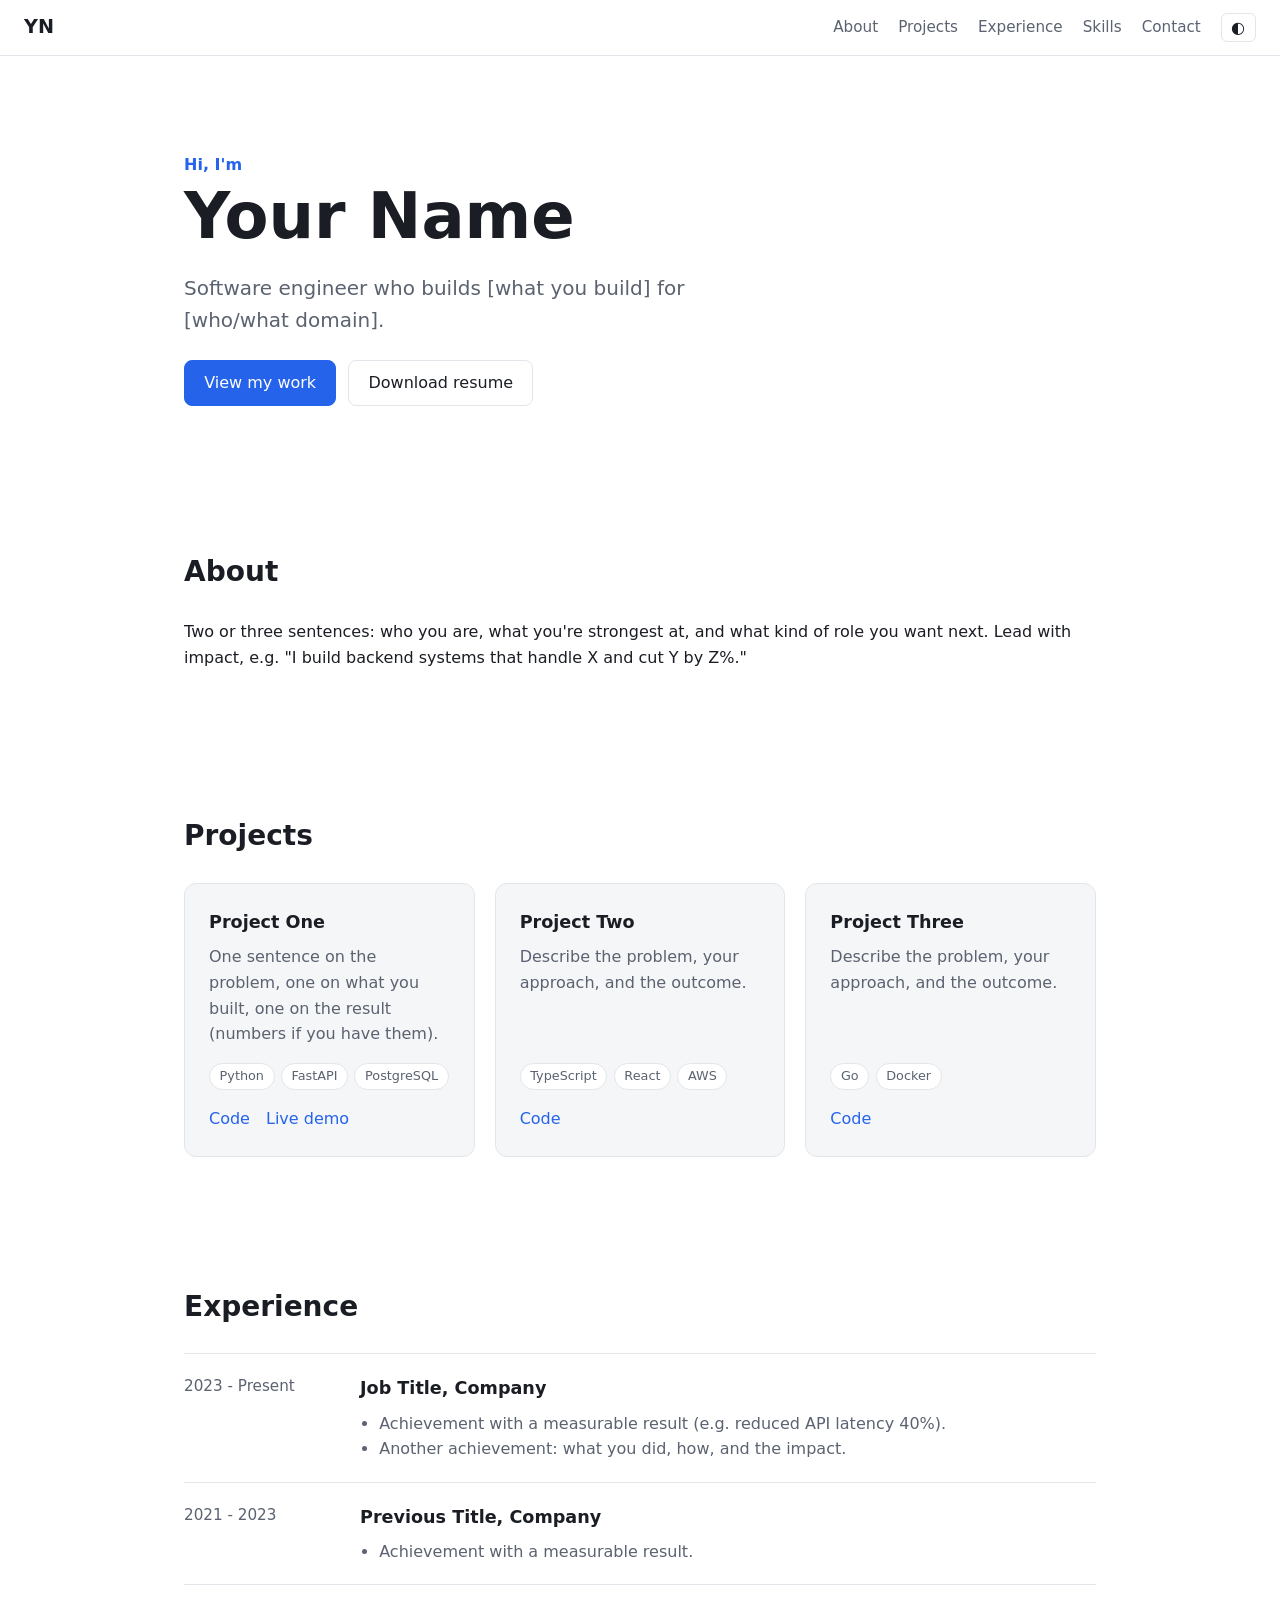
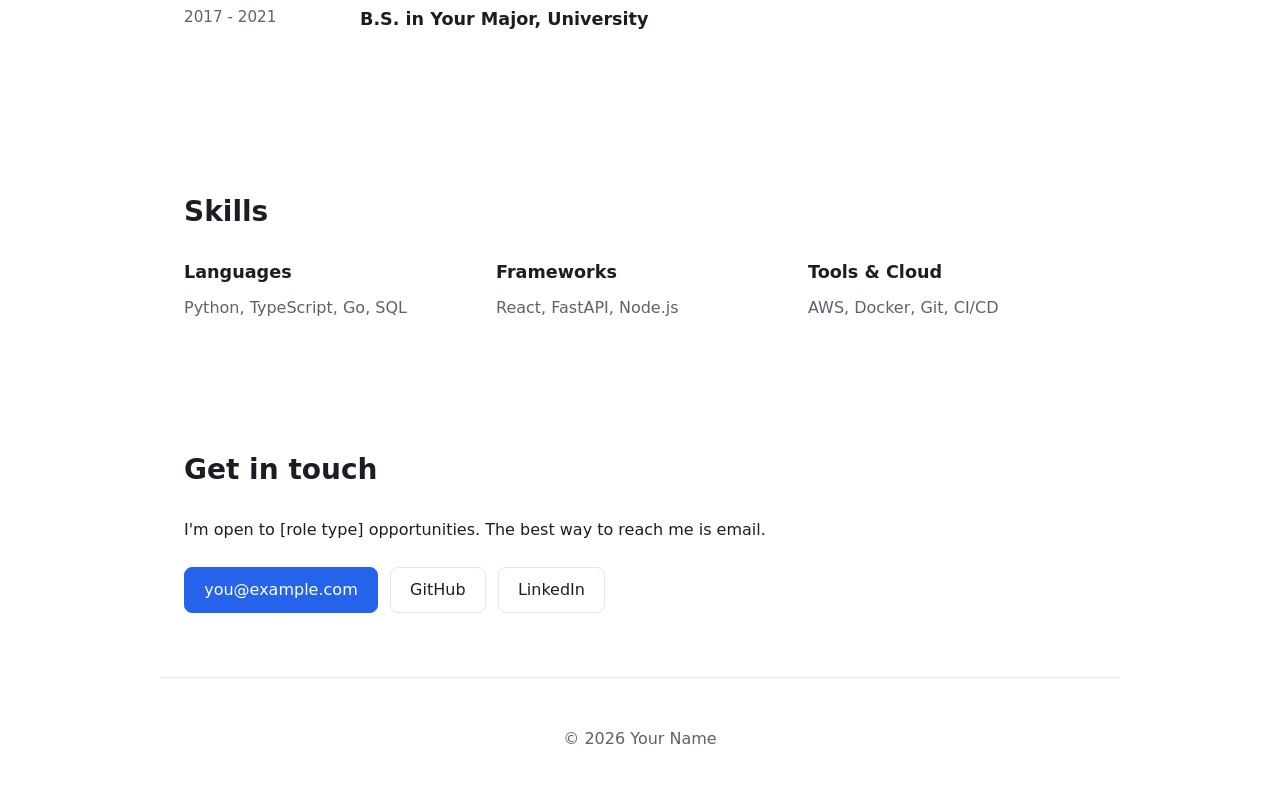
==== index.html @ 8c8206b6 "Add portfolio site template" ====
<!DOCTYPE html>
<html lang="en">
<head>
  <meta charset="UTF-8" />
  <meta name="viewport" content="width=device-width, initial-scale=1" />
  <title>Your Name | Software Engineer</title>
  <meta name="description" content="Portfolio of Your Name, software engineer. Projects, experience, and contact info." />
  <meta property="og:title" content="Your Name | Software Engineer" />
  <meta property="og:description" content="Projects, experience, and contact info." />
  <meta property="og:type" content="website" />
  <link rel="stylesheet" href="styles.css" />
  <script src="script.js" defer></script>
</head>
<body>
  <header class="site-header">
    <a class="logo" href="#top">YN</a>
    <button class="nav-toggle" aria-label="Toggle menu" aria-expanded="false">&#9776;</button>
    <nav id="nav">
      <a href="#about">About</a>
      <a href="#projects">Projects</a>
      <a href="#experience">Experience</a>
      <a href="#skills">Skills</a>
      <a href="#contact">Contact</a>
      <button id="theme-toggle" aria-label="Toggle dark mode">&#9680;</button>
    </nav>
  </header>

  <main id="top">
    <!-- HERO -->
    <section class="hero">
      <p class="eyebrow">Hi, I'm</p>
      <h1>Your Name</h1>
      <p class="tagline">Software engineer who builds [what you build] for [who/what domain].</p>
      <div class="cta">
        <a class="btn primary" href="#projects">View my work</a>
        <a class="btn" href="resume.pdf">Download resume</a>
      </div>
    </section>

    <!-- ABOUT -->
    <section id="about">
      <h2>About</h2>
      <p>
        Two or three sentences: who you are, what you're strongest at, and what kind of role you want next.
        Lead with impact, e.g. "I build backend systems that handle X and cut Y by Z%."
      </p>
    </section>

    <!-- PROJECTS -->
    <section id="projects">
      <h2>Projects</h2>
      <div class="grid">
        <article class="card">
          <h3>Project One</h3>
          <p>One sentence on the problem, one on what you built, one on the result (numbers if you have them).</p>
          <ul class="tags"><li>Python</li><li>FastAPI</li><li>PostgreSQL</li></ul>
          <div class="links">
            <a href="https://github.com/your-username/project-one">Code</a>
            <a href="https://example.com">Live demo</a>
          </div>
        </article>

        <article class="card">
          <h3>Project Two</h3>
          <p>Describe the problem, your approach, and the outcome.</p>
          <ul class="tags"><li>TypeScript</li><li>React</li><li>AWS</li></ul>
          <div class="links">
            <a href="https://github.com/your-username/project-two">Code</a>
          </div>
        </article>

        <article class="card">
          <h3>Project Three</h3>
          <p>Describe the problem, your approach, and the outcome.</p>
          <ul class="tags"><li>Go</li><li>Docker</li></ul>
          <div class="links">
            <a href="https://github.com/your-username/project-three">Code</a>
          </div>
        </article>
      </div>
    </section>

    <!-- EXPERIENCE -->
    <section id="experience">
      <h2>Experience</h2>
      <div class="timeline">
        <div class="entry">
          <div class="when">2023 - Present</div>
          <div>
            <h3>Job Title, Company</h3>
            <ul>
              <li>Achievement with a measurable result (e.g. reduced API latency 40%).</li>
              <li>Another achievement: what you did, how, and the impact.</li>
            </ul>
          </div>
        </div>
        <div class="entry">
          <div class="when">2021 - 2023</div>
          <div>
            <h3>Previous Title, Company</h3>
            <ul>
              <li>Achievement with a measurable result.</li>
            </ul>
          </div>
        </div>
        <div class="entry">
          <div class="when">2017 - 2021</div>
          <div>
            <h3>B.S. in Your Major, University</h3>
          </div>
        </div>
      </div>
    </section>

    <!-- SKILLS -->
    <section id="skills">
      <h2>Skills</h2>
      <div class="skills">
        <div><h3>Languages</h3><p>Python, TypeScript, Go, SQL</p></div>
        <div><h3>Frameworks</h3><p>React, FastAPI, Node.js</p></div>
        <div><h3>Tools &amp; Cloud</h3><p>AWS, Docker, Git, CI/CD</p></div>
      </div>
    </section>

    <!-- CONTACT -->
    <section id="contact">
      <h2>Get in touch</h2>
      <p>I'm open to [role type] opportunities. The best way to reach me is email.</p>
      <div class="cta">
        <a class="btn primary" href="mailto:you@example.com">you@example.com</a>
        <a class="btn" href="https://github.com/your-username">GitHub</a>
        <a class="btn" href="https://linkedin.com/in/your-username">LinkedIn</a>
      </div>
    </section>
  </main>

  <footer>
    <p>&copy; <span id="year"></span> Your Name</p>
  </footer>
</body>
</html>
---- styles.css ----
:root {
  --bg: #ffffff;
  --surface: #f5f6f8;
  --text: #1a1d23;
  --muted: #5b6270;
  --accent: #2563eb;
  --border: #e2e5ea;
  --max: 960px;
}

[data-theme="dark"] {
  --bg: #0f1115;
  --surface: #181b21;
  --text: #e8eaee;
  --muted: #9aa1ae;
  --accent: #6ea0ff;
  --border: #2a2f38;
}

* { box-sizing: border-box; }
html { scroll-behavior: smooth; scroll-padding-top: 72px; }

body {
  margin: 0;
  font-family: system-ui, -apple-system, "Segoe UI", Roboto, sans-serif;
  line-height: 1.6;
  color: var(--text);
  background: var(--bg);
}

a { color: var(--accent); text-decoration: none; }
a:hover { text-decoration: underline; }
a:focus-visible, button:focus-visible { outline: 2px solid var(--accent); outline-offset: 2px; }

section, .hero, footer { max-width: var(--max); margin: 0 auto; padding: 4rem 1.5rem; }
h2 { font-size: 1.75rem; margin: 0 0 1.5rem; }
h3 { margin: 0 0 .5rem; font-size: 1.1rem; }

/* Header */
.site-header {
  position: sticky; top: 0; z-index: 10;
  display: flex; align-items: center; justify-content: space-between;
  padding: .75rem 1.5rem;
  background: var(--bg); border-bottom: 1px solid var(--border);
}
.logo { font-weight: 700; font-size: 1.2rem; color: var(--text); }
nav { display: flex; align-items: center; gap: 1.25rem; }
nav a { color: var(--muted); font-size: .95rem; }
nav a:hover { color: var(--text); text-decoration: none; }
#theme-toggle, .nav-toggle {
  background: none; border: 1px solid var(--border); color: var(--text);
  border-radius: 6px; padding: .25rem .6rem; cursor: pointer; font-size: 1rem;
}
.nav-toggle { display: none; }

/* Hero */
.hero { padding-top: 6rem; padding-bottom: 5rem; }
.eyebrow { color: var(--accent); font-weight: 600; margin: 0; }
.hero h1 { font-size: clamp(2.5rem, 7vw, 4rem); margin: .25rem 0 1rem; line-height: 1.1; }
.tagline { font-size: 1.25rem; color: var(--muted); max-width: 36rem; }

/* Buttons */
.cta { display: flex; flex-wrap: wrap; gap: .75rem; margin-top: 1.5rem; }
.btn {
  display: inline-block; padding: .6rem 1.2rem; border-radius: 8px;
  border: 1px solid var(--border); color: var(--text); font-weight: 500;
}
.btn:hover { text-decoration: none; border-color: var(--accent); }
.btn.primary { background: var(--accent); border-color: var(--accent); color: #fff; }
[data-theme="dark"] .btn.primary { color: #0f1115; }

/* Projects */
.grid { display: grid; grid-template-columns: repeat(auto-fill, minmax(280px, 1fr)); gap: 1.25rem; }
.card {
  background: var(--surface); border: 1px solid var(--border); border-radius: 12px;
  padding: 1.5rem; display: flex; flex-direction: column;
  transition: transform .15s, border-color .15s;
}
.card:hover { transform: translateY(-3px); border-color: var(--accent); }
.card p { color: var(--muted); margin: 0 0 1rem; flex: 1; }
.tags { list-style: none; padding: 0; margin: 0 0 1rem; display: flex; flex-wrap: wrap; gap: .4rem; }
.tags li { font-size: .8rem; padding: .15rem .6rem; border-radius: 999px; background: var(--bg); border: 1px solid var(--border); color: var(--muted); }
.links { display: flex; gap: 1rem; font-weight: 500; }

/* Experience */
.entry { display: grid; grid-template-columns: 10rem 1fr; gap: 1rem; padding: 1.25rem 0; border-top: 1px solid var(--border); }
.when { color: var(--muted); font-size: .95rem; }
.entry ul { margin: 0; padding-left: 1.2rem; color: var(--muted); }

/* Skills */
.skills { display: grid; grid-template-columns: repeat(auto-fit, minmax(220px, 1fr)); gap: 1.5rem; }
.skills p { margin: 0; color: var(--muted); }

footer { text-align: center; color: var(--muted); border-top: 1px solid var(--border); padding-top: 2rem; padding-bottom: 2rem; }

/* Mobile */
@media (max-width: 640px) {
  .nav-toggle { display: block; }
  nav {
    display: none; position: absolute; top: 100%; left: 0; right: 0;
    flex-direction: column; align-items: flex-start; gap: 1rem;
    padding: 1rem 1.5rem; background: var(--bg); border-bottom: 1px solid var(--border);
  }
  nav.open { display: flex; }
  .entry { grid-template-columns: 1fr; gap: .25rem; }
}

@media (prefers-reduced-motion: reduce) {
  html { scroll-behavior: auto; }
  .card { transition: none; }
}
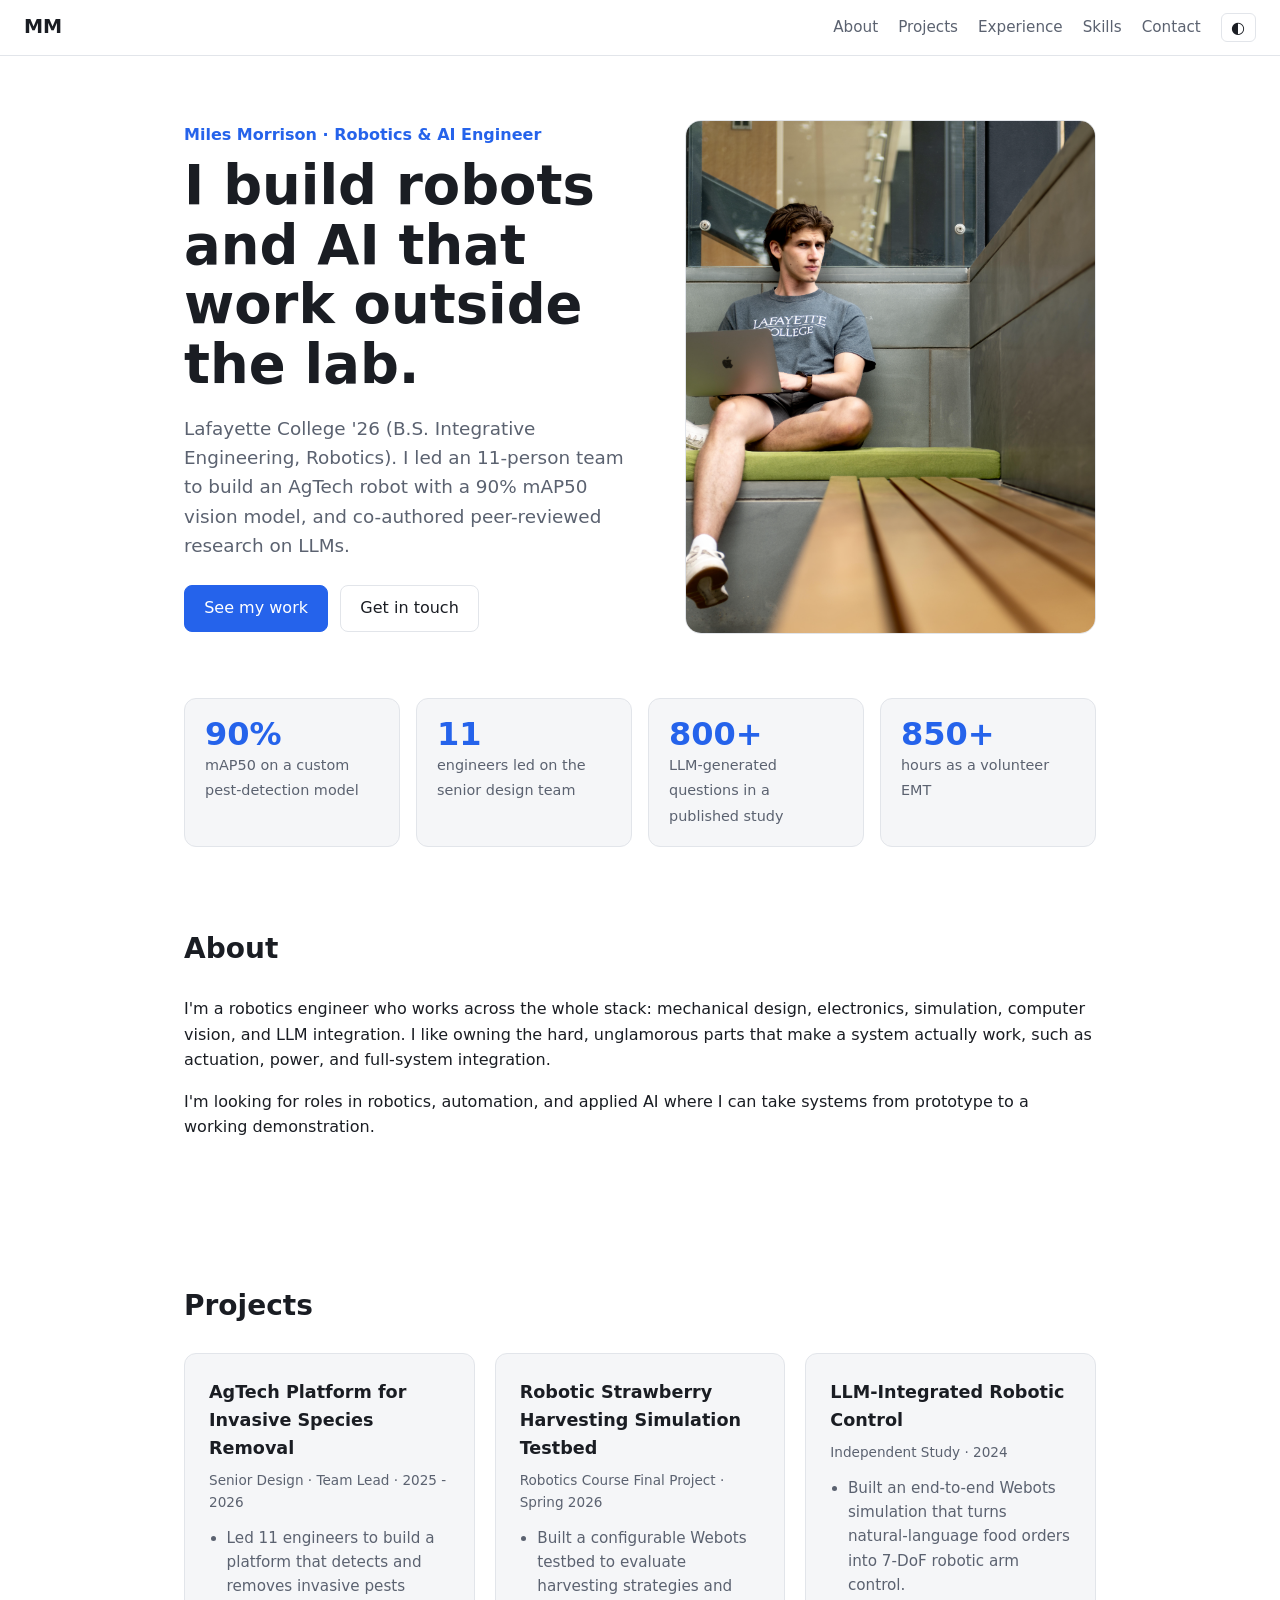
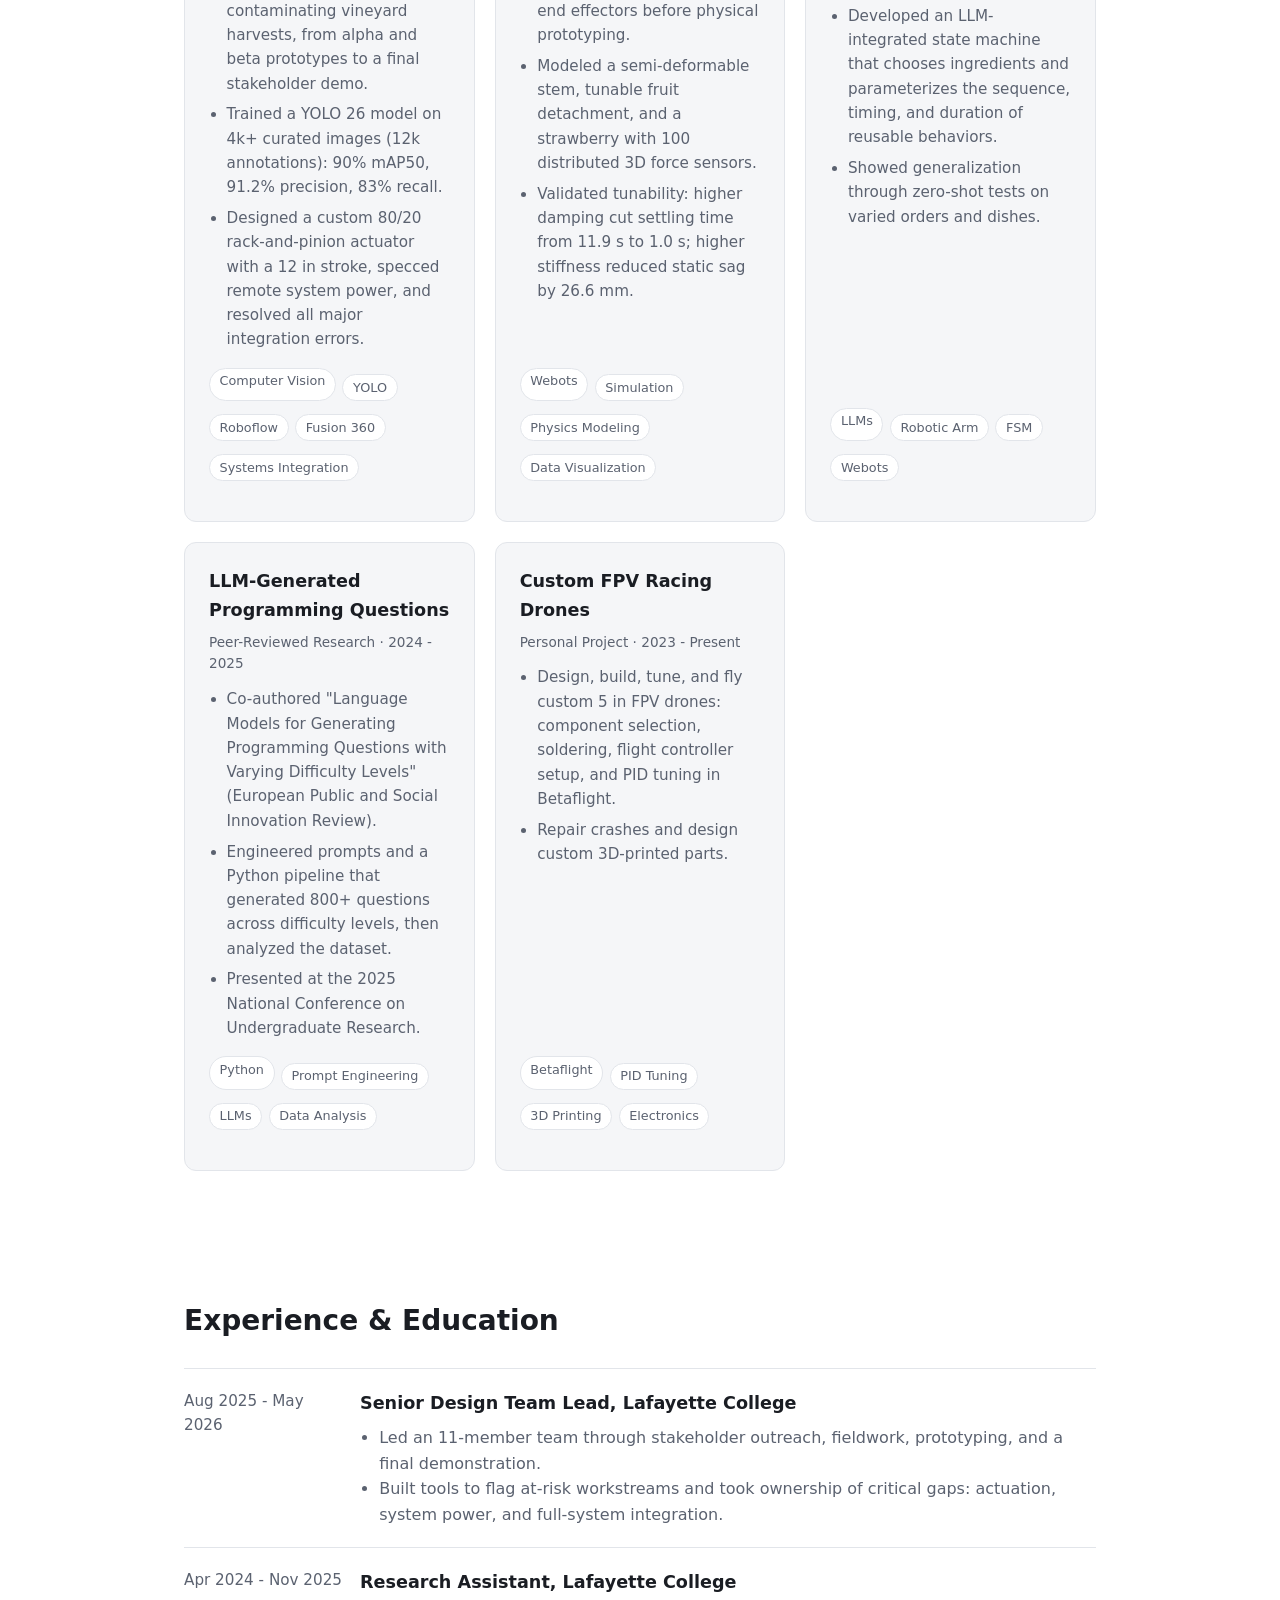
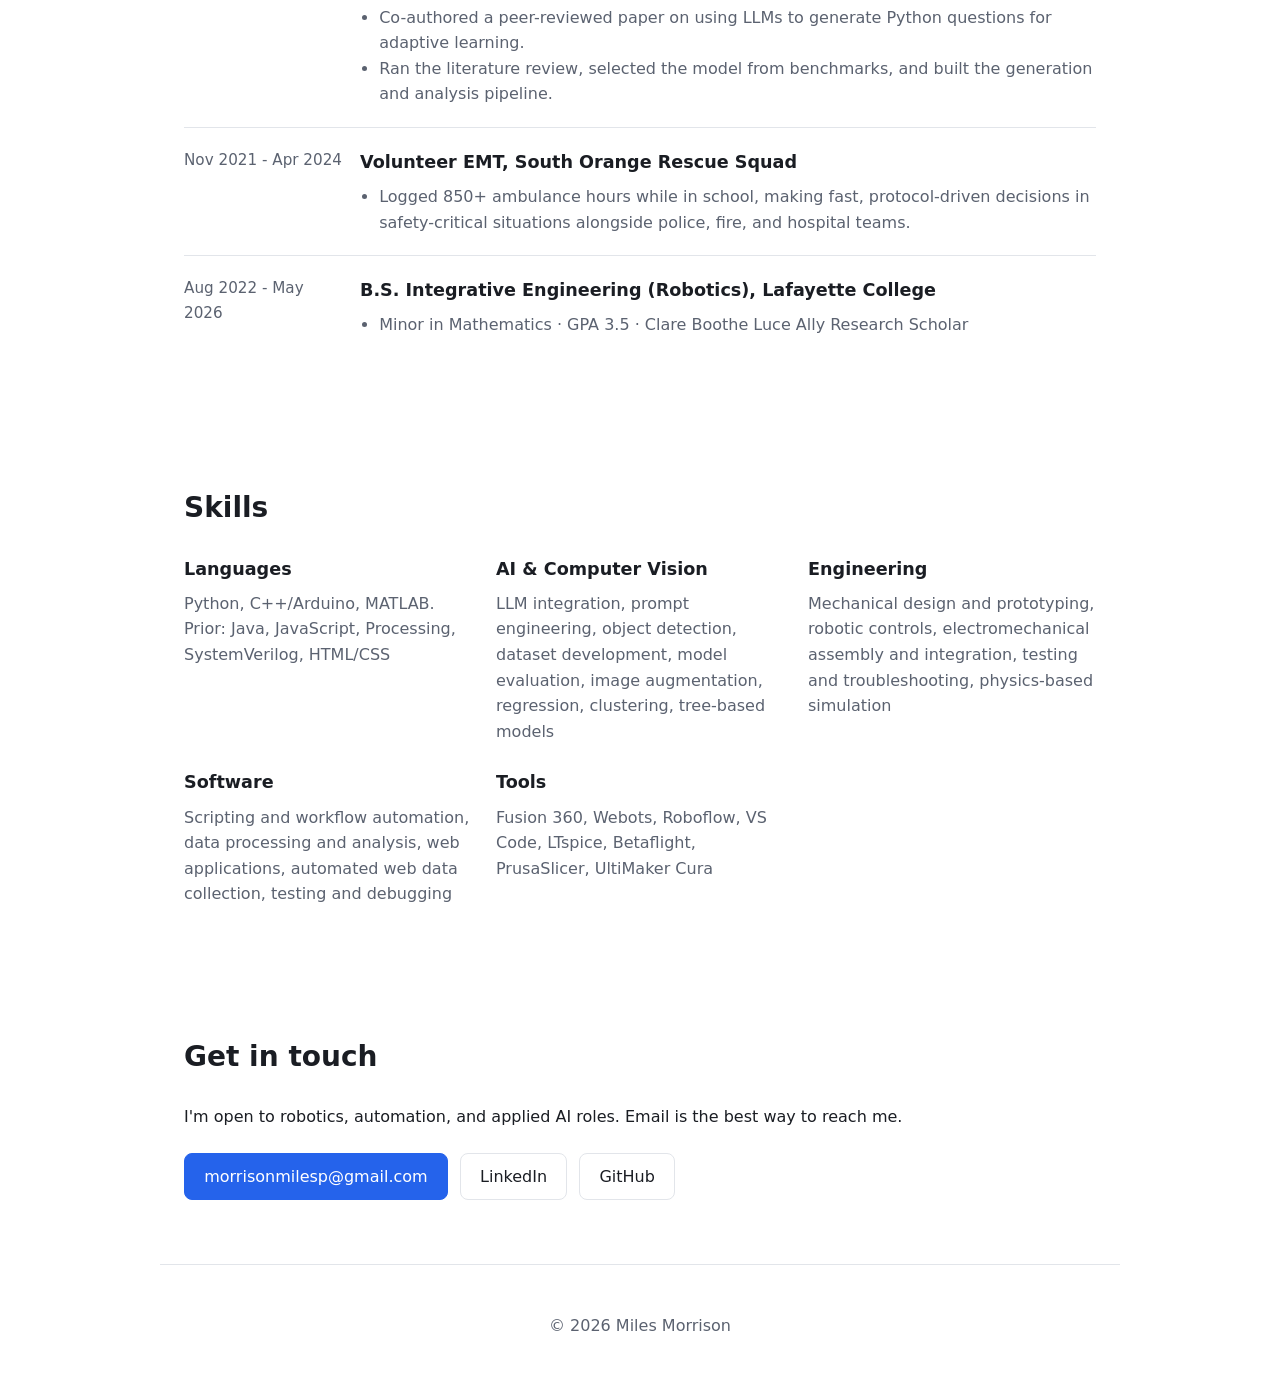
==== commit 63400f90: "Auto-update 2026-10-28 12:23" ====
--- a/index.html
+++ b/index.html
@@ -3,17 +3,18 @@
 <head>
   <meta charset="UTF-8" />
   <meta name="viewport" content="width=device-width, initial-scale=1" />
-  <title>Your Name | Software Engineer</title>
-  <meta name="description" content="Portfolio of Your Name, software engineer. Projects, experience, and contact info." />
-  <meta property="og:title" content="Your Name | Software Engineer" />
-  <meta property="og:description" content="Projects, experience, and contact info." />
+  <title>Miles Morrison | Robotics &amp; AI Engineer</title>
+  <meta name="description" content="Miles Morrison, robotics and AI engineer (Lafayette College '26). Computer vision, LLM-integrated robotics, and full-system integration. Led an 11-person team to build an AgTech robot." />
+  <meta property="og:title" content="Miles Morrison | Robotics &amp; AI Engineer" />
+  <meta property="og:description" content="I build robots and AI systems that work outside the lab. Computer vision, LLM-integrated control, and full-system integration." />
   <meta property="og:type" content="website" />
+  <meta property="og:image" content="assets/miles.png" />
   <link rel="stylesheet" href="styles.css" />
   <script src="script.js" defer></script>
 </head>
 <body>
   <header class="site-header">
-    <a class="logo" href="#top">YN</a>
+    <a class="logo" href="#top">MM</a>
     <button class="nav-toggle" aria-label="Toggle menu" aria-expanded="false">&#9776;</button>
     <nav id="nav">
       <a href="#about">About</a>
@@ -28,21 +29,42 @@
   <main id="top">
     <!-- HERO -->
     <section class="hero">
-      <p class="eyebrow">Hi, I'm</p>
-      <h1>Your Name</h1>
-      <p class="tagline">Software engineer who builds [what you build] for [who/what domain].</p>
-      <div class="cta">
-        <a class="btn primary" href="#projects">View my work</a>
-        <a class="btn" href="resume.pdf">Download resume</a>
-      </div>
+      <div class="hero-text">
+        <p class="eyebrow">Miles Morrison &middot; Robotics &amp; AI Engineer</p>
+        <h1>I build robots and AI that work outside the lab.</h1>
+        <p class="tagline">
+          Lafayette College '26 (B.S. Integrative Engineering, Robotics). I led an 11-person team
+          to build an AgTech robot with a 90% mAP50 vision model, and co-authored peer-reviewed
+          research on LLMs.
+        </p>
+        <div class="cta">
+          <a class="btn primary" href="#projects">See my work</a>
+          <a class="btn" href="#contact">Get in touch</a>
+        </div>
+      </div>
+      <img class="hero-photo" src="assets/miles.png" alt="Miles Morrison working on a laptop at Lafayette College" />
+    </section>
+
+    <!-- HIGHLIGHTS -->
+    <section class="stats" aria-label="Highlights">
+      <div><strong>90%</strong><span>mAP50 on a custom pest-detection model</span></div>
+      <div><strong>11</strong><span>engineers led on the senior design team</span></div>
+      <div><strong>800+</strong><span>LLM-generated questions in a published study</span></div>
+      <div><strong>850+</strong><span>hours as a volunteer EMT</span></div>
     </section>
 
     <!-- ABOUT -->
     <section id="about">
       <h2>About</h2>
       <p>
-        Two or three sentences: who you are, what you're strongest at, and what kind of role you want next.
-        Lead with impact, e.g. "I build backend systems that handle X and cut Y by Z%."
+        I'm a robotics engineer who works across the whole stack: mechanical design, electronics,
+        simulation, computer vision, and LLM integration. I like owning the hard, unglamorous
+        parts that make a system actually work, such as actuation, power, and full-system
+        integration.
+      </p>
+      <p>
+        I'm looking for roles in robotics, automation, and applied AI where I can take
+        systems from prototype to a working demonstration.
       </p>
     </section>
 
@@ -51,62 +73,101 @@
       <h2>Projects</h2>
       <div class="grid">
         <article class="card">
-          <h3>Project One</h3>
-          <p>One sentence on the problem, one on what you built, one on the result (numbers if you have them).</p>
-          <ul class="tags"><li>Python</li><li>FastAPI</li><li>PostgreSQL</li></ul>
-          <div class="links">
-            <a href="https://github.com/your-username/project-one">Code</a>
-            <a href="https://example.com">Live demo</a>
-          </div>
-        </article>
-
-        <article class="card">
-          <h3>Project Two</h3>
-          <p>Describe the problem, your approach, and the outcome.</p>
-          <ul class="tags"><li>TypeScript</li><li>React</li><li>AWS</li></ul>
-          <div class="links">
-            <a href="https://github.com/your-username/project-two">Code</a>
-          </div>
-        </article>
-
-        <article class="card">
-          <h3>Project Three</h3>
-          <p>Describe the problem, your approach, and the outcome.</p>
-          <ul class="tags"><li>Go</li><li>Docker</li></ul>
-          <div class="links">
-            <a href="https://github.com/your-username/project-three">Code</a>
-          </div>
+          <h3>AgTech Platform for Invasive Species Removal</h3>
+          <p class="meta">Senior Design &middot; Team Lead &middot; 2025 - 2026</p>
+          <ul>
+            <li>Led 11 engineers to build a platform that detects and removes invasive pests contaminating vineyard harvests, from alpha and beta prototypes to a final stakeholder demo.</li>
+            <li>Trained a YOLO 26 model on 4k+ curated images (12k annotations): 90% mAP50, 91.2% precision, 83% recall.</li>
+            <li>Designed a custom 80/20 rack-and-pinion actuator with a 12 in stroke, specced remote system power, and resolved all major integration errors.</li>
+          </ul>
+          <ul class="tags"><li>Computer Vision</li><li>YOLO</li><li>Roboflow</li><li>Fusion 360</li><li>Systems Integration</li></ul>
+        </article>
+
+        <article class="card">
+          <h3>Robotic Strawberry Harvesting Simulation Testbed</h3>
+          <p class="meta">Robotics Course Final Project &middot; Spring 2026</p>
+          <ul>
+            <li>Built a configurable Webots testbed to evaluate harvesting strategies and end effectors before physical prototyping.</li>
+            <li>Modeled a semi-deformable stem, tunable fruit detachment, and a strawberry with 100 distributed 3D force sensors.</li>
+            <li>Validated tunability: higher damping cut settling time from 11.9 s to 1.0 s; higher stiffness reduced static sag by 26.6 mm.</li>
+          </ul>
+          <ul class="tags"><li>Webots</li><li>Simulation</li><li>Physics Modeling</li><li>Data Visualization</li></ul>
+        </article>
+
+        <article class="card">
+          <h3>LLM-Integrated Robotic Control</h3>
+          <p class="meta">Independent Study &middot; 2024</p>
+          <ul>
+            <li>Built an end-to-end Webots simulation that turns natural-language food orders into 7-DoF robotic arm control.</li>
+            <li>Developed an LLM-integrated state machine that chooses ingredients and parameterizes the sequence, timing, and duration of reusable behaviors.</li>
+            <li>Showed generalization through zero-shot tests on varied orders and dishes.</li>
+          </ul>
+          <ul class="tags"><li>LLMs</li><li>Robotic Arm</li><li>FSM</li><li>Webots</li></ul>
+        </article>
+
+        <article class="card">
+          <h3>LLM-Generated Programming Questions</h3>
+          <p class="meta">Peer-Reviewed Research &middot; 2024 - 2025</p>
+          <ul>
+            <li>Co-authored "Language Models for Generating Programming Questions with Varying Difficulty Levels" (European Public and Social Innovation Review).</li>
+            <li>Engineered prompts and a Python pipeline that generated 800+ questions across difficulty levels, then analyzed the dataset.</li>
+            <li>Presented at the 2025 National Conference on Undergraduate Research.</li>
+          </ul>
+          <ul class="tags"><li>Python</li><li>Prompt Engineering</li><li>LLMs</li><li>Data Analysis</li></ul>
+        </article>
+
+        <article class="card">
+          <h3>Custom FPV Racing Drones</h3>
+          <p class="meta">Personal Project &middot; 2023 - Present</p>
+          <ul>
+            <li>Design, build, tune, and fly custom 5 in FPV drones: component selection, soldering, flight controller setup, and PID tuning in Betaflight.</li>
+            <li>Repair crashes and design custom 3D-printed parts.</li>
+          </ul>
+          <ul class="tags"><li>Betaflight</li><li>PID Tuning</li><li>3D Printing</li><li>Electronics</li></ul>
         </article>
       </div>
     </section>
 
     <!-- EXPERIENCE -->
     <section id="experience">
-      <h2>Experience</h2>
+      <h2>Experience &amp; Education</h2>
       <div class="timeline">
         <div class="entry">
-          <div class="when">2023 - Present</div>
-          <div>
-            <h3>Job Title, Company</h3>
-            <ul>
-              <li>Achievement with a measurable result (e.g. reduced API latency 40%).</li>
-              <li>Another achievement: what you did, how, and the impact.</li>
-            </ul>
-          </div>
-        </div>
-        <div class="entry">
-          <div class="when">2021 - 2023</div>
-          <div>
-            <h3>Previous Title, Company</h3>
-            <ul>
-              <li>Achievement with a measurable result.</li>
-            </ul>
-          </div>
-        </div>
-        <div class="entry">
-          <div class="when">2017 - 2021</div>
-          <div>
-            <h3>B.S. in Your Major, University</h3>
+          <div class="when">Aug 2025 - May 2026</div>
+          <div>
+            <h3>Senior Design Team Lead, Lafayette College</h3>
+            <ul>
+              <li>Led an 11-member team through stakeholder outreach, fieldwork, prototyping, and a final demonstration.</li>
+              <li>Built tools to flag at-risk workstreams and took ownership of critical gaps: actuation, system power, and full-system integration.</li>
+            </ul>
+          </div>
+        </div>
+        <div class="entry">
+          <div class="when">Apr 2024 - Nov 2025</div>
+          <div>
+            <h3>Research Assistant, Lafayette College</h3>
+            <ul>
+              <li>Co-authored a peer-reviewed paper on using LLMs to generate Python questions for adaptive learning.</li>
+              <li>Ran the literature review, selected the model from benchmarks, and built the generation and analysis pipeline.</li>
+            </ul>
+          </div>
+        </div>
+        <div class="entry">
+          <div class="when">Nov 2021 - Apr 2024</div>
+          <div>
+            <h3>Volunteer EMT, South Orange Rescue Squad</h3>
+            <ul>
+              <li>Logged 850+ ambulance hours while in school, making fast, protocol-driven decisions in safety-critical situations alongside police, fire, and hospital teams.</li>
+            </ul>
+          </div>
+        </div>
+        <div class="entry">
+          <div class="when">Aug 2022 - May 2026</div>
+          <div>
+            <h3>B.S. Integrative Engineering (Robotics), Lafayette College</h3>
+            <ul>
+              <li>Minor in Mathematics &middot; GPA 3.5 &middot; Clare Boothe Luce Ally Research Scholar</li>
+            </ul>
           </div>
         </div>
       </div>
@@ -116,26 +177,28 @@
     <section id="skills">
       <h2>Skills</h2>
       <div class="skills">
-        <div><h3>Languages</h3><p>Python, TypeScript, Go, SQL</p></div>
-        <div><h3>Frameworks</h3><p>React, FastAPI, Node.js</p></div>
-        <div><h3>Tools &amp; Cloud</h3><p>AWS, Docker, Git, CI/CD</p></div>
+        <div><h3>Languages</h3><p>Python, C++/Arduino, MATLAB. Prior: Java, JavaScript, Processing, SystemVerilog, HTML/CSS</p></div>
+        <div><h3>AI &amp; Computer Vision</h3><p>LLM integration, prompt engineering, object detection, dataset development, model evaluation, image augmentation, regression, clustering, tree-based models</p></div>
+        <div><h3>Engineering</h3><p>Mechanical design and prototyping, robotic controls, electromechanical assembly and integration, testing and troubleshooting, physics-based simulation</p></div>
+        <div><h3>Software</h3><p>Scripting and workflow automation, data processing and analysis, web applications, automated web data collection, testing and debugging</p></div>
+        <div><h3>Tools</h3><p>Fusion 360, Webots, Roboflow, VS Code, LTspice, Betaflight, PrusaSlicer, UltiMaker Cura</p></div>
       </div>
     </section>
 
     <!-- CONTACT -->
     <section id="contact">
       <h2>Get in touch</h2>
-      <p>I'm open to [role type] opportunities. The best way to reach me is email.</p>
+      <p>I'm open to robotics, automation, and applied AI roles. Email is the best way to reach me.</p>
       <div class="cta">
-        <a class="btn primary" href="mailto:you@example.com">you@example.com</a>
-        <a class="btn" href="https://github.com/your-username">GitHub</a>
-        <a class="btn" href="https://linkedin.com/in/your-username">LinkedIn</a>
+        <a class="btn primary" href="mailto:morrisonmilesp@gmail.com">morrisonmilesp@gmail.com</a>
+        <a class="btn" href="https://www.linkedin.com/in/miles-m-b112931a9">LinkedIn</a>
+        <a class="btn" href="https://github.com/morrisonmilesp-ctrl">GitHub</a>
       </div>
     </section>
   </main>
 
   <footer>
-    <p>&copy; <span id="year"></span> Your Name</p>
+    <p>&copy; <span id="year"></span> Miles Morrison</p>
   </footer>
 </body>
 </html>
--- a/styles.css
+++ b/styles.css
@@ -54,10 +54,26 @@
 .nav-toggle { display: none; }
 
 /* Hero */
-.hero { padding-top: 6rem; padding-bottom: 5rem; }
+.hero {
+  display: grid; grid-template-columns: 1.1fr 1fr; gap: 3rem; align-items: center;
+  padding-top: 4rem; padding-bottom: 3rem;
+}
 .eyebrow { color: var(--accent); font-weight: 600; margin: 0; }
-.hero h1 { font-size: clamp(2.5rem, 7vw, 4rem); margin: .25rem 0 1rem; line-height: 1.1; }
-.tagline { font-size: 1.25rem; color: var(--muted); max-width: 36rem; }
+.hero h1 { font-size: clamp(2.1rem, 5vw, 3.4rem); margin: .5rem 0 1rem; line-height: 1.1; }
+.tagline { font-size: 1.15rem; color: var(--muted); max-width: 36rem; }
+.hero-photo {
+  width: 100%; aspect-ratio: 4 / 5; object-fit: cover; object-position: 30% 40%;
+  border-radius: 16px; border: 1px solid var(--border);
+}
+
+/* Stats */
+.stats {
+  display: grid; grid-template-columns: repeat(auto-fit, minmax(190px, 1fr)); gap: 1rem;
+  padding-top: 1rem; padding-bottom: 1rem;
+}
+.stats div { background: var(--surface); border: 1px solid var(--border); border-radius: 12px; padding: 1.1rem 1.25rem; }
+.stats strong { display: block; font-size: 2rem; line-height: 1.1; color: var(--accent); }
+.stats span { color: var(--muted); font-size: .9rem; }
 
 /* Buttons */
 .cta { display: flex; flex-wrap: wrap; gap: .75rem; margin-top: 1.5rem; }
@@ -78,6 +94,9 @@
 }
 .card:hover { transform: translateY(-3px); border-color: var(--accent); }
 .card p { color: var(--muted); margin: 0 0 1rem; flex: 1; }
+.card p.meta { flex: none; font-size: .85rem; margin: 0 0 .75rem; }
+.card ul:not(.tags) { margin: 0 0 1rem; padding-left: 1.1rem; color: var(--muted); font-size: .95rem; flex: 1; }
+.card li + li { margin-top: .4rem; }
 .tags { list-style: none; padding: 0; margin: 0 0 1rem; display: flex; flex-wrap: wrap; gap: .4rem; }
 .tags li { font-size: .8rem; padding: .15rem .6rem; border-radius: 999px; background: var(--bg); border: 1px solid var(--border); color: var(--muted); }
 .links { display: flex; gap: 1rem; font-weight: 500; }
@@ -103,6 +122,8 @@
   }
   nav.open { display: flex; }
   .entry { grid-template-columns: 1fr; gap: .25rem; }
+  .hero { grid-template-columns: 1fr; gap: 2rem; padding-top: 2.5rem; }
+  .hero-photo { aspect-ratio: 1 / 1; order: -1; }
 }
 
 @media (prefers-reduced-motion: reduce) {
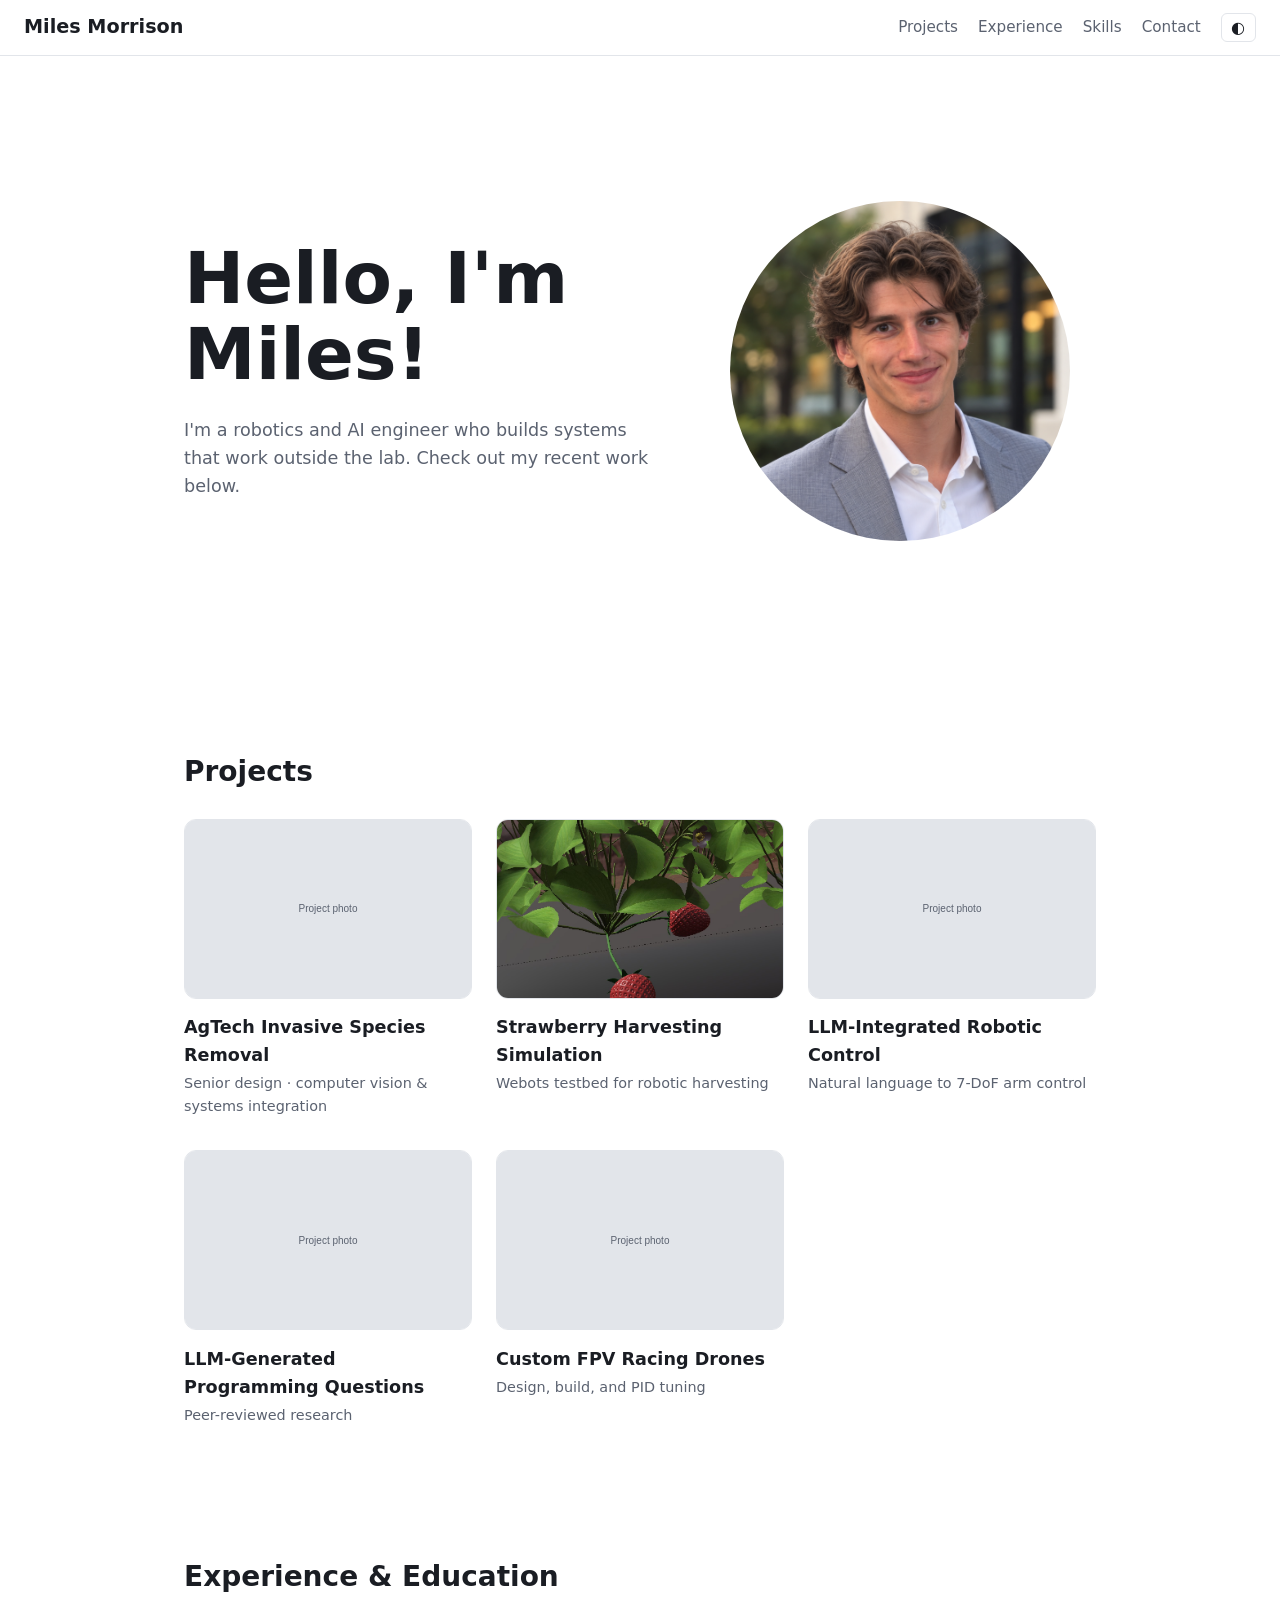
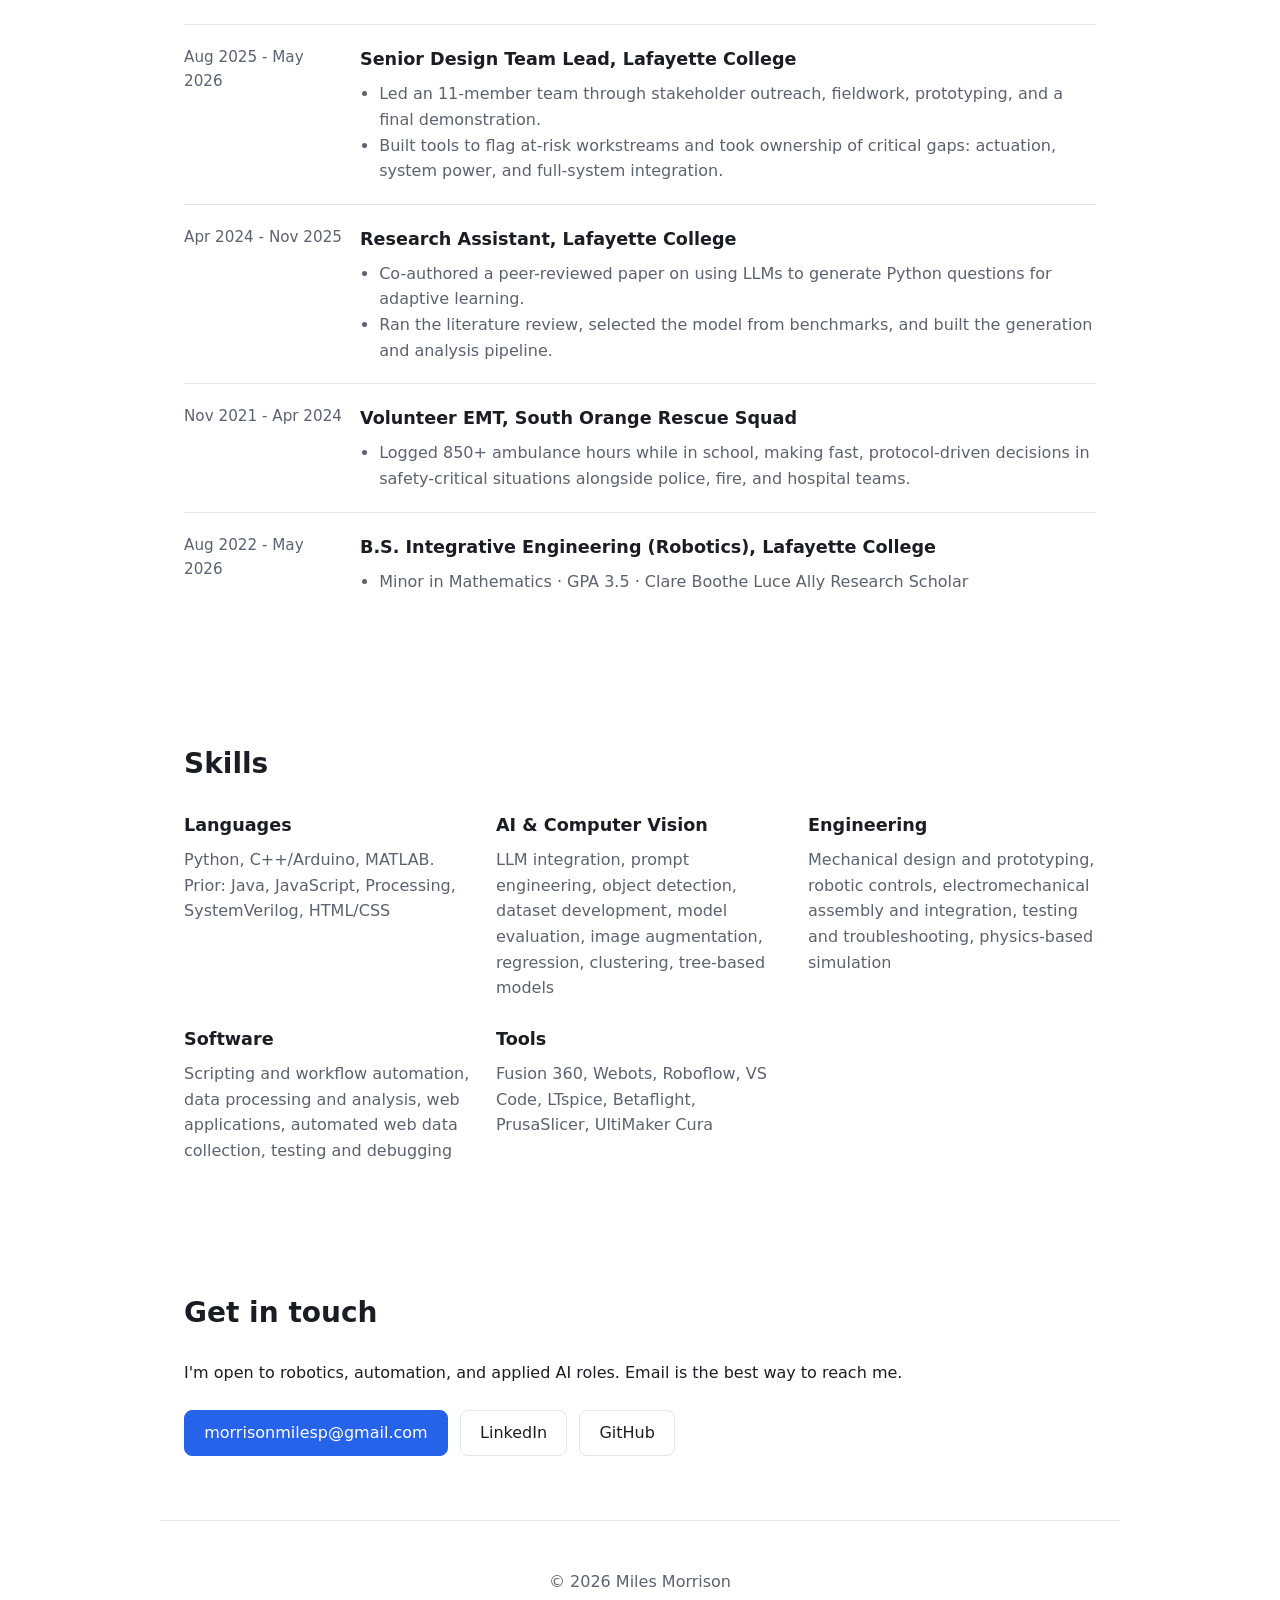
==== commit e80dd096: "Minimal landing page, project tiles, and project detail pages" ====
--- a/index.html
+++ b/index.html
@@ -4,131 +4,67 @@
   <meta charset="UTF-8" />
   <meta name="viewport" content="width=device-width, initial-scale=1" />
   <title>Miles Morrison | Robotics &amp; AI Engineer</title>
-  <meta name="description" content="Miles Morrison, robotics and AI engineer (Lafayette College '26). Computer vision, LLM-integrated robotics, and full-system integration. Led an 11-person team to build an AgTech robot." />
+  <meta name="description" content="Miles Morrison, robotics and AI engineer (Lafayette College '26). Computer vision, LLM-integrated robotics, and full-system integration." />
   <meta property="og:title" content="Miles Morrison | Robotics &amp; AI Engineer" />
-  <meta property="og:description" content="I build robots and AI systems that work outside the lab. Computer vision, LLM-integrated control, and full-system integration." />
+  <meta property="og:description" content="I build robots and AI systems that work outside the lab." />
   <meta property="og:type" content="website" />
-  <meta property="og:image" content="assets/miles.png" />
+  <meta property="og:image" content="assets/headshot.png" />
   <link rel="stylesheet" href="styles.css" />
   <script src="script.js" defer></script>
 </head>
 <body>
   <header class="site-header">
-    <a class="logo" href="#top">MM</a>
+    <a class="logo" href="index.html">Miles Morrison</a>
     <button class="nav-toggle" aria-label="Toggle menu" aria-expanded="false">&#9776;</button>
     <nav id="nav">
-      <a href="#about">About</a>
-      <a href="#projects">Projects</a>
-      <a href="#experience">Experience</a>
-      <a href="#skills">Skills</a>
-      <a href="#contact">Contact</a>
+      <a href="index.html#projects">Projects</a>
+      <a href="index.html#experience">Experience</a>
+      <a href="index.html#skills">Skills</a>
+      <a href="index.html#contact">Contact</a>
       <button id="theme-toggle" aria-label="Toggle dark mode">&#9680;</button>
     </nav>
   </header>
 
   <main id="top">
-    <!-- HERO -->
     <section class="hero">
       <div class="hero-text">
-        <p class="eyebrow">Miles Morrison &middot; Robotics &amp; AI Engineer</p>
-        <h1>I build robots and AI that work outside the lab.</h1>
-        <p class="tagline">
-          Lafayette College '26 (B.S. Integrative Engineering, Robotics). I led an 11-person team
-          to build an AgTech robot with a 90% mAP50 vision model, and co-authored peer-reviewed
-          research on LLMs.
-        </p>
-        <div class="cta">
-          <a class="btn primary" href="#projects">See my work</a>
-          <a class="btn" href="#contact">Get in touch</a>
-        </div>
+        <h1>Hello, I'm Miles!</h1>
+        <p class="tagline">I'm a robotics and AI engineer who builds systems that work outside the lab. Check out my recent work below.</p>
       </div>
-      <img class="hero-photo" src="assets/miles.png" alt="Miles Morrison working on a laptop at Lafayette College" />
+      <img class="hero-photo" src="assets/headshot.png" alt="Headshot of Miles Morrison" />
     </section>
 
-    <!-- HIGHLIGHTS -->
-    <section class="stats" aria-label="Highlights">
-      <div><strong>90%</strong><span>mAP50 on a custom pest-detection model</span></div>
-      <div><strong>11</strong><span>engineers led on the senior design team</span></div>
-      <div><strong>800+</strong><span>LLM-generated questions in a published study</span></div>
-      <div><strong>850+</strong><span>hours as a volunteer EMT</span></div>
-    </section>
-
-    <!-- ABOUT -->
-    <section id="about">
-      <h2>About</h2>
-      <p>
-        I'm a robotics engineer who works across the whole stack: mechanical design, electronics,
-        simulation, computer vision, and LLM integration. I like owning the hard, unglamorous
-        parts that make a system actually work, such as actuation, power, and full-system
-        integration.
-      </p>
-      <p>
-        I'm looking for roles in robotics, automation, and applied AI where I can take
-        systems from prototype to a working demonstration.
-      </p>
-    </section>
-
-    <!-- PROJECTS -->
     <section id="projects">
       <h2>Projects</h2>
-      <div class="grid">
-        <article class="card">
-          <h3>AgTech Platform for Invasive Species Removal</h3>
-          <p class="meta">Senior Design &middot; Team Lead &middot; 2025 - 2026</p>
-          <ul>
-            <li>Led 11 engineers to build a platform that detects and removes invasive pests contaminating vineyard harvests, from alpha and beta prototypes to a final stakeholder demo.</li>
-            <li>Trained a YOLO 26 model on 4k+ curated images (12k annotations): 90% mAP50, 91.2% precision, 83% recall.</li>
-            <li>Designed a custom 80/20 rack-and-pinion actuator with a 12 in stroke, specced remote system power, and resolved all major integration errors.</li>
-          </ul>
-          <ul class="tags"><li>Computer Vision</li><li>YOLO</li><li>Roboflow</li><li>Fusion 360</li><li>Systems Integration</li></ul>
-        </article>
-
-        <article class="card">
-          <h3>Robotic Strawberry Harvesting Simulation Testbed</h3>
-          <p class="meta">Robotics Course Final Project &middot; Spring 2026</p>
-          <ul>
-            <li>Built a configurable Webots testbed to evaluate harvesting strategies and end effectors before physical prototyping.</li>
-            <li>Modeled a semi-deformable stem, tunable fruit detachment, and a strawberry with 100 distributed 3D force sensors.</li>
-            <li>Validated tunability: higher damping cut settling time from 11.9 s to 1.0 s; higher stiffness reduced static sag by 26.6 mm.</li>
-          </ul>
-          <ul class="tags"><li>Webots</li><li>Simulation</li><li>Physics Modeling</li><li>Data Visualization</li></ul>
-        </article>
-
-        <article class="card">
+      <div class="project-grid">
+        <a class="tile" href="project-agtech.html">
+          <img src="assets/placeholder.svg" alt="" />
+          <h3>AgTech Invasive Species Removal</h3>
+          <p>Senior design &middot; computer vision &amp; systems integration</p>
+        </a>
+        <a class="tile" href="project-strawberry-sim.html">
+          <img src="assets/strawberry/thumb.jpg" alt="Simulated strawberry plant in Webots" />
+          <h3>Strawberry Harvesting Simulation</h3>
+          <p>Webots testbed for robotic harvesting</p>
+        </a>
+        <a class="tile" href="project-llm-robot-control.html">
+          <img src="assets/placeholder.svg" alt="" />
           <h3>LLM-Integrated Robotic Control</h3>
-          <p class="meta">Independent Study &middot; 2024</p>
-          <ul>
-            <li>Built an end-to-end Webots simulation that turns natural-language food orders into 7-DoF robotic arm control.</li>
-            <li>Developed an LLM-integrated state machine that chooses ingredients and parameterizes the sequence, timing, and duration of reusable behaviors.</li>
-            <li>Showed generalization through zero-shot tests on varied orders and dishes.</li>
-          </ul>
-          <ul class="tags"><li>LLMs</li><li>Robotic Arm</li><li>FSM</li><li>Webots</li></ul>
-        </article>
-
-        <article class="card">
+          <p>Natural language to 7-DoF arm control</p>
+        </a>
+        <a class="tile" href="project-llm-research.html">
+          <img src="assets/placeholder.svg" alt="" />
           <h3>LLM-Generated Programming Questions</h3>
-          <p class="meta">Peer-Reviewed Research &middot; 2024 - 2025</p>
-          <ul>
-            <li>Co-authored "Language Models for Generating Programming Questions with Varying Difficulty Levels" (European Public and Social Innovation Review).</li>
-            <li>Engineered prompts and a Python pipeline that generated 800+ questions across difficulty levels, then analyzed the dataset.</li>
-            <li>Presented at the 2025 National Conference on Undergraduate Research.</li>
-          </ul>
-          <ul class="tags"><li>Python</li><li>Prompt Engineering</li><li>LLMs</li><li>Data Analysis</li></ul>
-        </article>
-
-        <article class="card">
+          <p>Peer-reviewed research</p>
+        </a>
+        <a class="tile" href="project-fpv-drones.html">
+          <img src="assets/placeholder.svg" alt="" />
           <h3>Custom FPV Racing Drones</h3>
-          <p class="meta">Personal Project &middot; 2023 - Present</p>
-          <ul>
-            <li>Design, build, tune, and fly custom 5 in FPV drones: component selection, soldering, flight controller setup, and PID tuning in Betaflight.</li>
-            <li>Repair crashes and design custom 3D-printed parts.</li>
-          </ul>
-          <ul class="tags"><li>Betaflight</li><li>PID Tuning</li><li>3D Printing</li><li>Electronics</li></ul>
-        </article>
+          <p>Design, build, and PID tuning</p>
+        </a>
       </div>
     </section>
 
-    <!-- EXPERIENCE -->
     <section id="experience">
       <h2>Experience &amp; Education</h2>
       <div class="timeline">
@@ -173,7 +109,6 @@
       </div>
     </section>
 
-    <!-- SKILLS -->
     <section id="skills">
       <h2>Skills</h2>
       <div class="skills">
@@ -185,7 +120,6 @@
       </div>
     </section>
 
-    <!-- CONTACT -->
     <section id="contact">
       <h2>Get in touch</h2>
       <p>I'm open to robotics, automation, and applied AI roles. Email is the best way to reach me.</p>
--- a/styles.css
+++ b/styles.css
@@ -55,25 +55,15 @@
 
 /* Hero */
 .hero {
-  display: grid; grid-template-columns: 1.1fr 1fr; gap: 3rem; align-items: center;
-  padding-top: 4rem; padding-bottom: 3rem;
+  display: grid; grid-template-columns: 1.2fr 1fr; gap: 3rem; align-items: center;
+  min-height: 70vh; padding-top: 3rem; padding-bottom: 3rem;
 }
-.eyebrow { color: var(--accent); font-weight: 600; margin: 0; }
-.hero h1 { font-size: clamp(2.1rem, 5vw, 3.4rem); margin: .5rem 0 1rem; line-height: 1.1; }
-.tagline { font-size: 1.15rem; color: var(--muted); max-width: 36rem; }
+.hero h1 { font-size: clamp(2.6rem, 7vw, 4.5rem); margin: 0 0 1.5rem; line-height: 1.05; font-weight: 600; }
+.tagline { font-size: 1.1rem; color: var(--muted); max-width: 30rem; margin: 0; }
 .hero-photo {
-  width: 100%; aspect-ratio: 4 / 5; object-fit: cover; object-position: 30% 40%;
-  border-radius: 16px; border: 1px solid var(--border);
+  width: min(340px, 100%); aspect-ratio: 1 / 1; object-fit: cover; object-position: center 15%;
+  border-radius: 50%; justify-self: center;
 }
-
-/* Stats */
-.stats {
-  display: grid; grid-template-columns: repeat(auto-fit, minmax(190px, 1fr)); gap: 1rem;
-  padding-top: 1rem; padding-bottom: 1rem;
-}
-.stats div { background: var(--surface); border: 1px solid var(--border); border-radius: 12px; padding: 1.1rem 1.25rem; }
-.stats strong { display: block; font-size: 2rem; line-height: 1.1; color: var(--accent); }
-.stats span { color: var(--muted); font-size: .9rem; }
 
 /* Buttons */
 .cta { display: flex; flex-wrap: wrap; gap: .75rem; margin-top: 1.5rem; }
@@ -86,20 +76,52 @@
 [data-theme="dark"] .btn.primary { color: #0f1115; }
 
 /* Projects */
-.grid { display: grid; grid-template-columns: repeat(auto-fill, minmax(280px, 1fr)); gap: 1.25rem; }
-.card {
-  background: var(--surface); border: 1px solid var(--border); border-radius: 12px;
-  padding: 1.5rem; display: flex; flex-direction: column;
-  transition: transform .15s, border-color .15s;
+.project-grid { display: grid; grid-template-columns: repeat(auto-fill, minmax(280px, 1fr)); gap: 2rem 1.5rem; }
+.tile { display: block; color: var(--text); }
+.tile:hover { text-decoration: none; }
+.tile img {
+  width: 100%; aspect-ratio: 16 / 10; object-fit: cover; display: block;
+  border-radius: 12px; border: 1px solid var(--border); transition: transform .2s;
 }
-.card:hover { transform: translateY(-3px); border-color: var(--accent); }
-.card p { color: var(--muted); margin: 0 0 1rem; flex: 1; }
-.card p.meta { flex: none; font-size: .85rem; margin: 0 0 .75rem; }
-.card ul:not(.tags) { margin: 0 0 1rem; padding-left: 1.1rem; color: var(--muted); font-size: .95rem; flex: 1; }
-.card li + li { margin-top: .4rem; }
-.tags { list-style: none; padding: 0; margin: 0 0 1rem; display: flex; flex-wrap: wrap; gap: .4rem; }
-.tags li { font-size: .8rem; padding: .15rem .6rem; border-radius: 999px; background: var(--bg); border: 1px solid var(--border); color: var(--muted); }
-.links { display: flex; gap: 1rem; font-weight: 500; }
+.tile:hover img { transform: translateY(-4px); }
+.tile h3 { margin: .9rem 0 .2rem; }
+.tile p { margin: 0; color: var(--muted); font-size: .9rem; }
+.tags { list-style: none; padding: 0; margin: 1.5rem 0 0; display: flex; flex-wrap: wrap; gap: .4rem; }
+.tags li { font-size: .8rem; padding: .15rem .6rem; border-radius: 999px; background: var(--surface); border: 1px solid var(--border); color: var(--muted); }
+
+/* Project detail pages */
+.project-page { max-width: 860px; margin: 0 auto; padding: 3rem 1.5rem 4rem; }
+.project-page .lead { font-size: 1.15rem; color: var(--text); }
+.project-page h3 { margin: 1.75rem 0 .5rem; }
+.project-page p { color: var(--muted); }
+.project-page strong { color: var(--text); }
+
+.figure { margin: 1.5rem 0; }
+.figure img { width: 100%; display: block; border-radius: 10px; border: 1px solid var(--border); background: #fff; }
+.figure figcaption, .caption { margin-top: .5rem; font-size: .85rem; color: var(--muted); }
+.figure.narrow { max-width: 560px; }
+.figure-grid { display: grid; gap: 1rem; margin: 1.5rem 0 0; }
+.figure-grid .figure { margin: 0; }
+.figure-grid.three { grid-template-columns: repeat(3, 1fr); }
+.figure-grid.four { grid-template-columns: repeat(4, 1fr); }
+.figure-grid + .caption { margin: .5rem 0 1.5rem; }
+
+.glance { display: grid; grid-template-columns: repeat(auto-fit, minmax(170px, 1fr)); gap: 1rem; margin: 2rem 0; }
+.glance div { border-top: 2px solid var(--accent); padding-top: .6rem; }
+.glance strong { display: block; font-size: 1.4rem; line-height: 1.2; }
+.glance span { font-size: .85rem; color: var(--muted); }
+
+.table-wrap { overflow-x: auto; margin: 1rem 0 1.5rem; }
+table { border-collapse: collapse; width: 100%; font-size: .9rem; }
+th, td { text-align: left; padding: .5rem .75rem; border-bottom: 1px solid var(--border); white-space: nowrap; }
+th { color: var(--muted); font-weight: 600; }
+.project-page .back { color: var(--muted); font-size: .95rem; }
+.project-page h1 { font-size: clamp(2rem, 5vw, 2.8rem); line-height: 1.1; margin: 1.25rem 0 .5rem; }
+.project-page .meta { color: var(--muted); margin: 0 0 1.5rem; }
+.project-page h2 { font-size: 1.25rem; margin: 2rem 0 .5rem; }
+.project-page ul:not(.tags) { padding-left: 1.2rem; color: var(--muted); }
+.project-page li + li { margin-top: .4rem; }
+.project-hero { width: 100%; aspect-ratio: 16 / 9; object-fit: cover; border-radius: 12px; border: 1px solid var(--border); }
 
 /* Experience */
 .entry { display: grid; grid-template-columns: 10rem 1fr; gap: 1rem; padding: 1.25rem 0; border-top: 1px solid var(--border); }
@@ -122,11 +144,12 @@
   }
   nav.open { display: flex; }
   .entry { grid-template-columns: 1fr; gap: .25rem; }
-  .hero { grid-template-columns: 1fr; gap: 2rem; padding-top: 2.5rem; }
-  .hero-photo { aspect-ratio: 1 / 1; order: -1; }
+  .hero { grid-template-columns: 1fr; gap: 2rem; min-height: 0; padding-top: 2.5rem; }
+  .hero-photo { order: -1; width: 220px; }
+  .figure-grid.three, .figure-grid.four { grid-template-columns: 1fr 1fr; }
 }
 
 @media (prefers-reduced-motion: reduce) {
   html { scroll-behavior: auto; }
-  .card { transition: none; }
+  .tile img { transition: none; }
 }
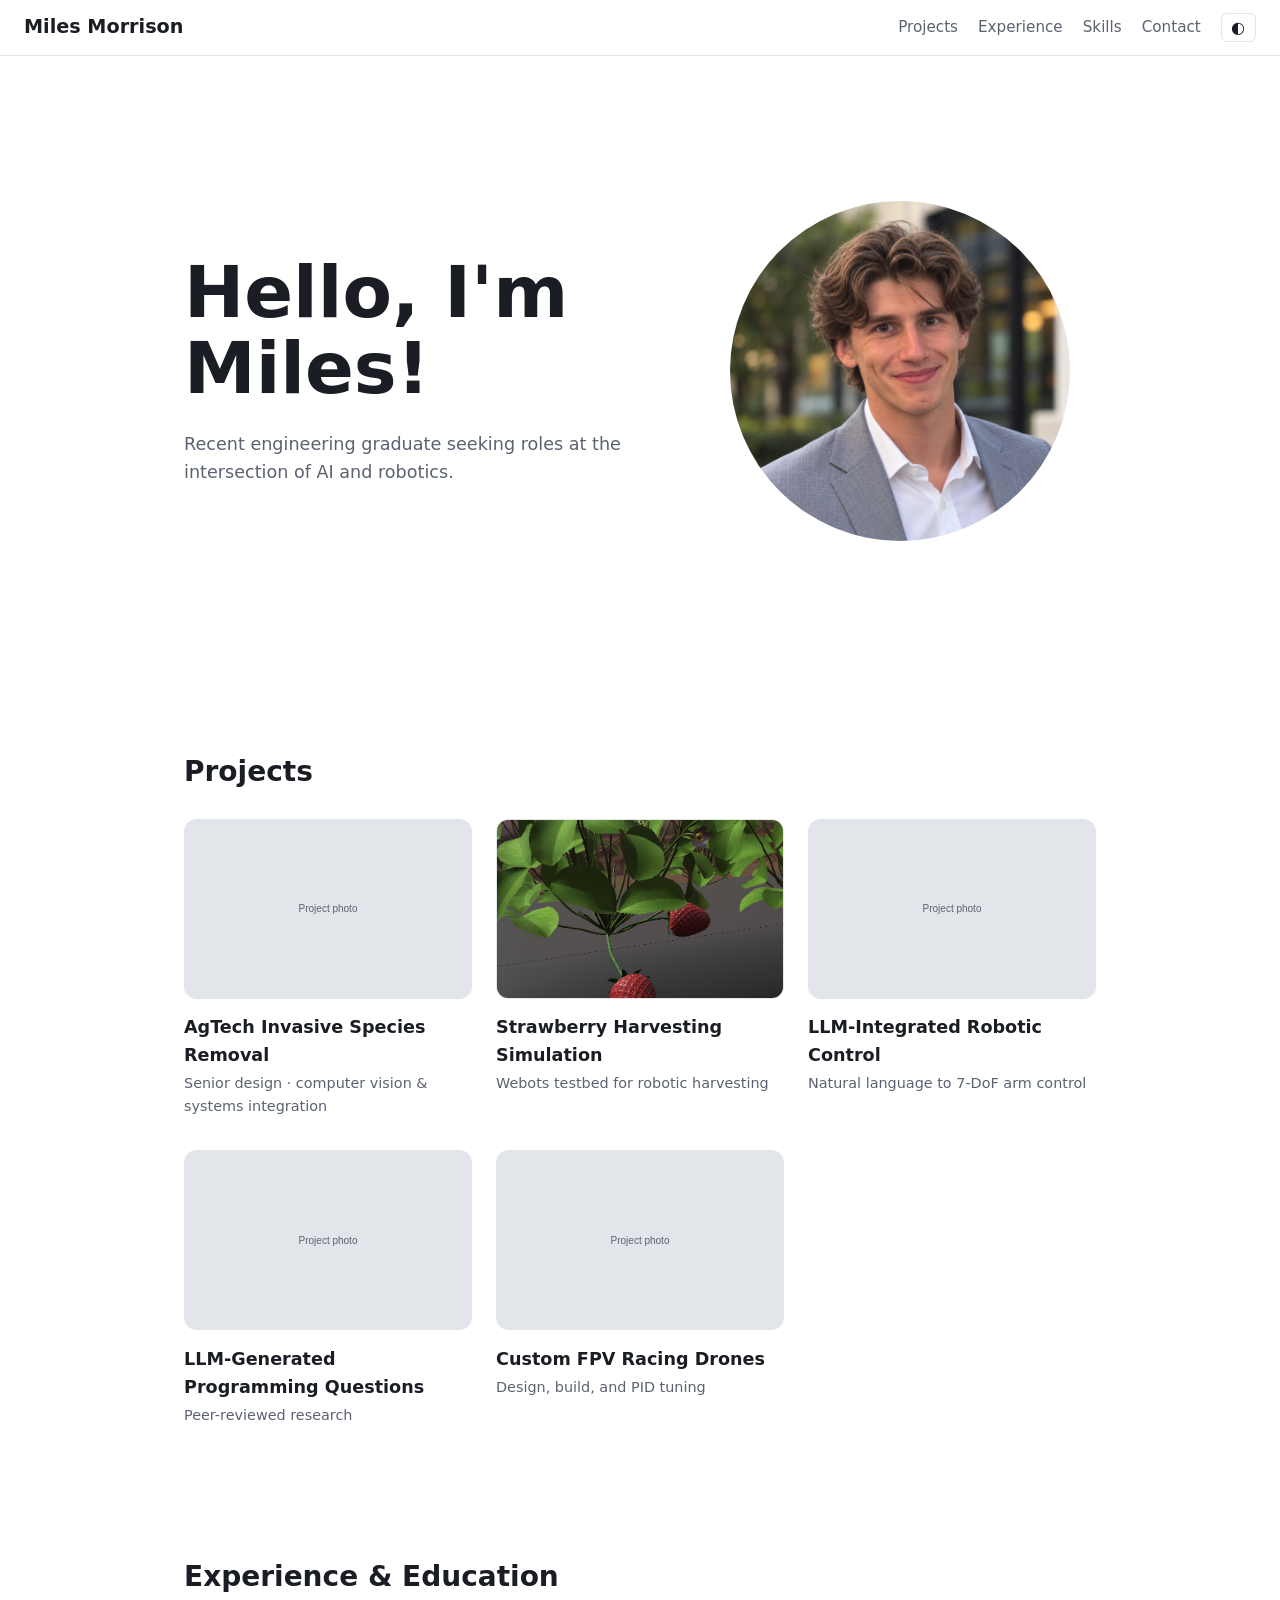
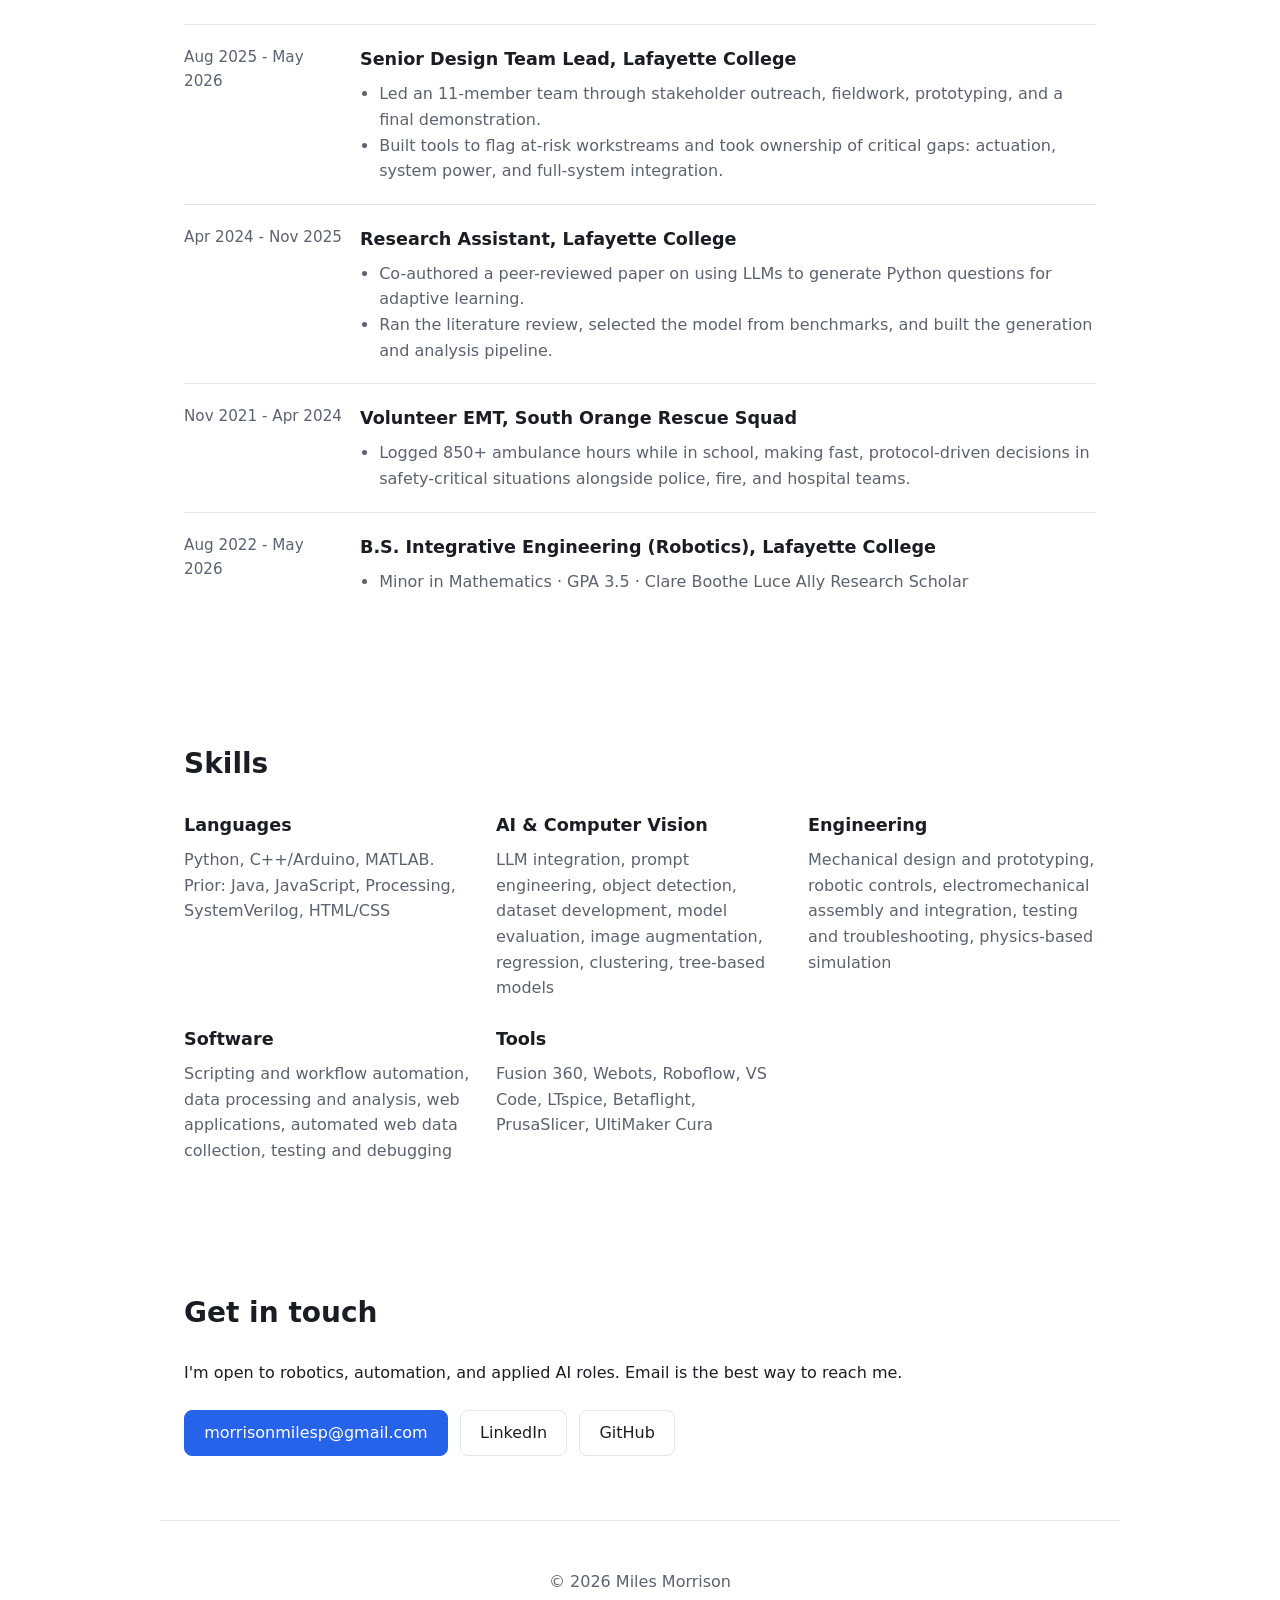
==== commit 0f428b89: "Auto-update 2026-10-29 12:16" ====
--- a/index.html
+++ b/index.html
@@ -29,7 +29,7 @@
     <section class="hero">
       <div class="hero-text">
         <h1>Hello, I'm Miles!</h1>
-        <p class="tagline">I'm a robotics and AI engineer who builds systems that work outside the lab. Check out my recent work below.</p>
+        <p class="tagline">Recent engineering graduate seeking roles at the intersection of AI and robotics.</p>
       </div>
       <img class="hero-photo" src="assets/headshot.png" alt="Headshot of Miles Morrison" />
     </section>
--- a/styles.css
+++ b/styles.css
@@ -96,6 +96,17 @@
 .project-page p { color: var(--muted); }
 .project-page strong { color: var(--text); }
 
+.soft-demo { margin: 1rem 0 2rem; }
+.project-page .soft-demo h1 { color: var(--text); text-align: left; margin: 0 0 .6rem; padding: 0; font-size: clamp(1.4rem, 3.4vw, 2.3rem); }
+.project-page .soft-demo .meta { color: var(--muted); text-align: left; margin: 0; padding: 0; font-size: .9rem; }
+.soft-demo { position: relative; }
+.soft-title { position: absolute; top: 2rem; right: 2rem; width: 44%; z-index: 1; pointer-events: none; }
+@media (max-width: 640px) {
+  .soft-title { position: static; width: auto; padding: 1.25rem 1.25rem 0; }
+}
+.soft-demo canvas { display: block; width: 100%; height: 820px; touch-action: none; }
+.soft-demo .soft-hint { color: var(--text); text-align: center; font-size: clamp(1.05rem, 2.2vw, 1.3rem); line-height: 1.5; max-width: 40rem; margin: .5rem auto 0; padding: 0 1rem; min-height: 4.5em; }
+
 .figure { margin: 1.5rem 0; }
 .figure img { width: 100%; display: block; border-radius: 10px; border: 1px solid var(--border); background: #fff; }
 .figure figcaption, .caption { margin-top: .5rem; font-size: .85rem; color: var(--muted); }
